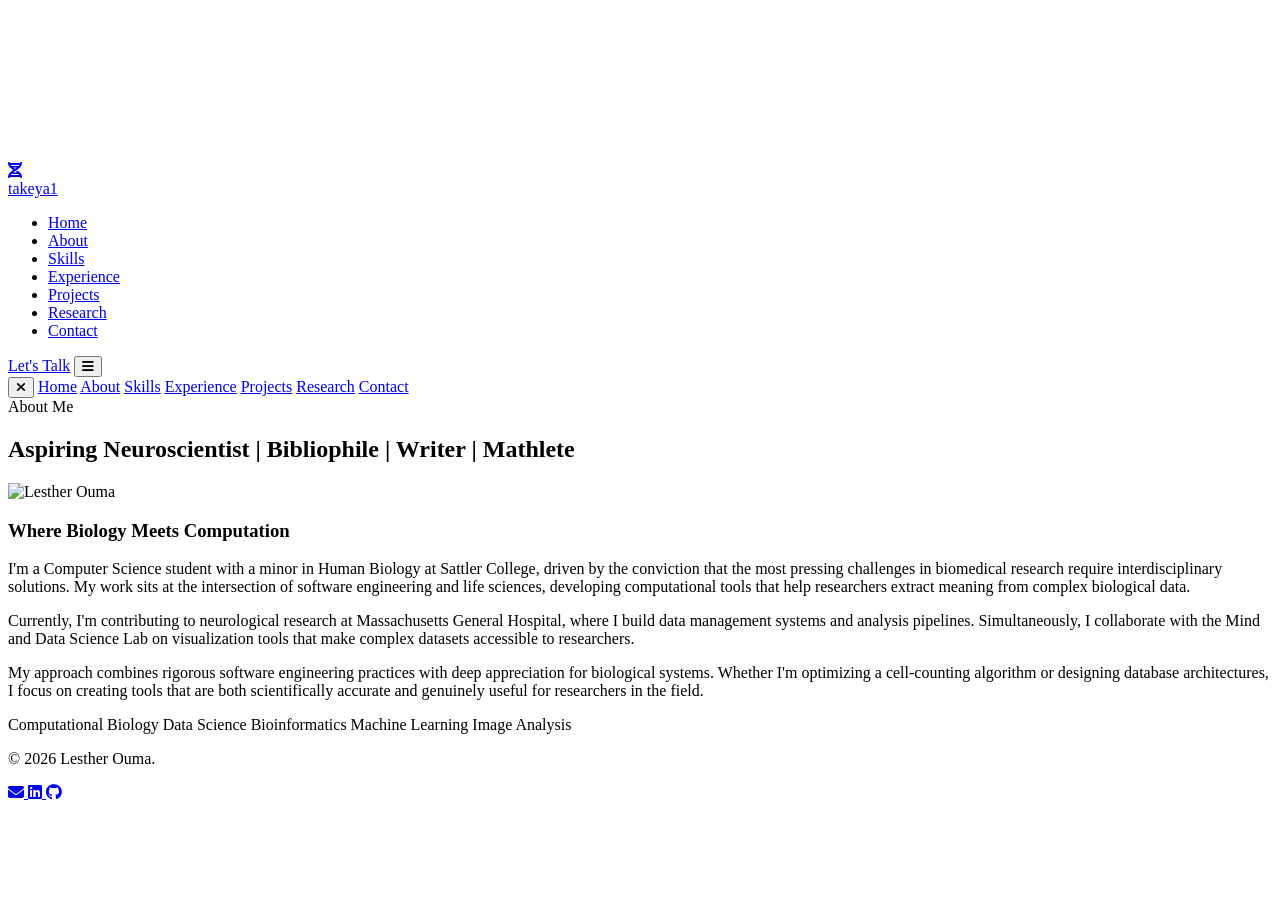
==== about.html @ 547a807b "Update title and section header in about.html" ====
<!DOCTYPE html>
<html lang="en">
<head>
    <meta charset="UTF-8">
    <meta name="viewport" content="width=device-width, initial-scale=1.0">
    <title>About | Marvel Ouma</title>
    <link href="https://cdnjs.cloudflare.com/ajax/libs/font-awesome/6.4.0/css/all.min.css" rel="stylesheet">
    <link href="https://fonts.googleapis.com/css2?family=JetBrains+Mono:wght@400;500;600;700&family=Inter:wght@300;400;500;600;700;800&display=swap" rel="stylesheet">
    <link href="styles.css" rel="stylesheet">
</head>
<body>
    <!-- Background Elements -->
    <div class="bg-grid"></div>
    <canvas id="dna-canvas"></canvas>
    <div class="particles">
        <div class="particle" style="left: 10%; animation-delay: 0s;"></div>
        <div class="particle" style="left: 20%; animation-delay: -3s;"></div>
        <div class="particle" style="left: 30%; animation-delay: -6s;"></div>
        <div class="particle" style="left: 40%; animation-delay: -9s;"></div>
        <div class="particle" style="left: 50%; animation-delay: -12s;"></div>
        <div class="particle" style="left: 60%; animation-delay: -15s;"></div>
        <div class="particle" style="left: 70%; animation-delay: -2s;"></div>
        <div class="particle" style="left: 80%; animation-delay: -7s;"></div>
        <div class="particle" style="left: 90%; animation-delay: -11s;"></div>
    </div>

    <!-- Navigation -->
    <nav id="navbar">
        <div class="nav-container">
            <a href="index.html" class="logo">
                <div class="logo-icon"><i class="fas fa-dna"></i></div>
                <span>takeya1</span>
            </a>
            <ul class="nav-links">
                <li><a href="index.html">Home</a></li>
                <li><a href="about.html" class="active">About</a></li>
                <li><a href="skills.html">Skills</a></li>
                <li><a href="experience.html">Experience</a></li>
                <li><a href="projects.html">Projects</a></li>
                <li><a href="research.html">Research</a></li>
                <li><a href="contact.html">Contact</a></li>
            </ul>
            <a href="contact.html" class="nav-cta">Let's Talk</a>
            <button class="mobile-menu-btn" id="mobile-menu-btn">
                <i class="fas fa-bars"></i>
            </button>
        </div>
    </nav>

    <!-- Mobile Menu -->
    <div class="mobile-menu" id="mobile-menu">
        <button class="mobile-menu-close" id="mobile-menu-close">
            <i class="fas fa-times"></i>
        </button>
        <a href="index.html">Home</a>
        <a href="about.html">About</a>
        <a href="skills.html">Skills</a>
        <a href="experience.html">Experience</a>
        <a href="projects.html">Projects</a>
        <a href="research.html">Research</a>
        <a href="contact.html">Contact</a>
    </div>

    <!-- About Section -->
    <section class="page-header section">
        <div class="section-container">
            <div class="section-header">
                <div class="section-label">About Me</div>
                <h2 class="section-title">Aspiring Neuroscientist | Bibliophile | Writer | Mathlete</h2>
            </div>
            <div class="about-grid">
                <div class="about-image-container fade-in">
                    <div class="about-image-decoration"></div>
                    <img src="profile.jpg" alt="Lesther Ouma" class="about-image">
                </div>
                <div class="about-content fade-in">
                    <h3>Where Biology Meets Computation</h3>
                    <p>
                        I'm a Computer Science student with a minor in Human Biology at Sattler College,
                        driven by the conviction that the most pressing challenges in biomedical research
                        require interdisciplinary solutions. My work sits at the intersection of software
                        engineering and life sciences, developing computational tools that help researchers
                        extract meaning from complex biological data.
                    </p>
                    <p>
                        Currently, I'm contributing to neurological research at Massachusetts General Hospital,
                        where I build data management systems and analysis pipelines. Simultaneously, I collaborate
                        with the Mind and Data Science Lab on visualization tools that make complex datasets
                        accessible to researchers.
                    </p>
                    <p>
                        My approach combines rigorous software engineering practices with deep appreciation
                        for biological systems. Whether I'm optimizing a cell-counting algorithm or designing
                        database architectures, I focus on creating tools that are both scientifically
                        accurate and genuinely useful for researchers in the field.
                    </p>
                    <div class="about-tags">
                        <span class="about-tag">Computational Biology</span>
                        <span class="about-tag">Data Science</span>
                        <span class="about-tag">Bioinformatics</span>
                        <span class="about-tag">Machine Learning</span>
                        <span class="about-tag">Image Analysis</span>
                    </div>
                </div>
            </div>
        </div>
    </section>

    <!-- Footer -->
    <footer>
        <div class="footer-content">
            <p class="footer-text">&copy; 2026 Lesther Ouma.</p>
            <div class="footer-social">
                <a href="mailto:lestherouma@gmail.com" title="Email">
                    <i class="fas fa-envelope"></i>
                </a>
                <a href="https://linkedin.com/in/lesther-ouma-102a312b6" target="_blank" title="LinkedIn">
                    <i class="fab fa-linkedin"></i>
                </a>
                <a href="https://github.com/Takeya1" target="_blank" title="GitHub">
                    <i class="fab fa-github"></i>
                </a>
            </div>
        </div>
    </footer>

    <script src="main.js"></script>
</body>
</html>
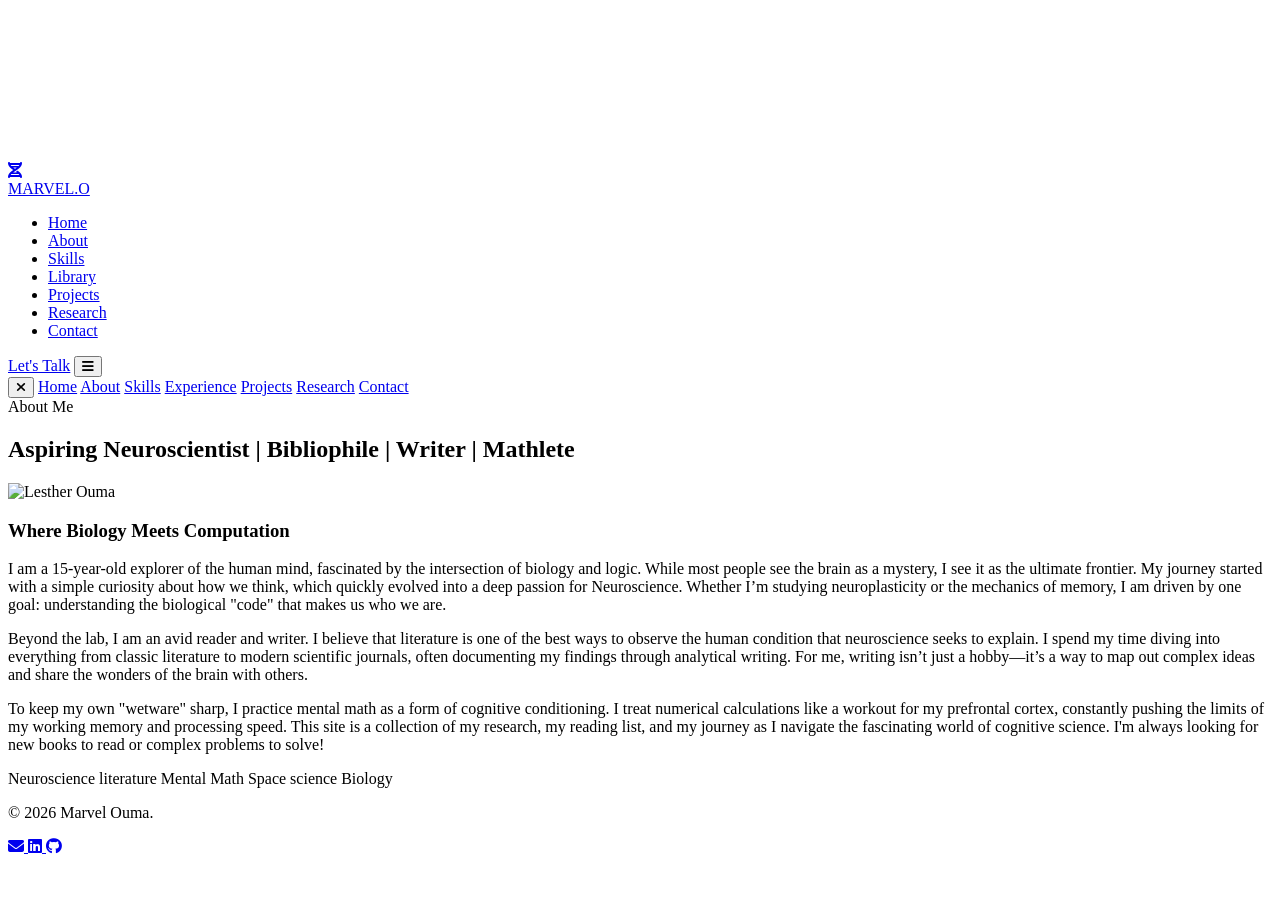
==== commit 256a86dc: "Revise about.html with new personal details Updated personal information and links in the about page" ====
--- a/about.html
+++ b/about.html
@@ -29,13 +29,13 @@
         <div class="nav-container">
             <a href="index.html" class="logo">
                 <div class="logo-icon"><i class="fas fa-dna"></i></div>
-                <span>takeya1</span>
+                <span>MARVEL.O</span>
             </a>
             <ul class="nav-links">
                 <li><a href="index.html">Home</a></li>
                 <li><a href="about.html" class="active">About</a></li>
                 <li><a href="skills.html">Skills</a></li>
-                <li><a href="experience.html">Experience</a></li>
+                <li><a href="experience.html">Library</a></li>
                 <li><a href="projects.html">Projects</a></li>
                 <li><a href="research.html">Research</a></li>
                 <li><a href="contact.html">Contact</a></li>
@@ -76,30 +76,34 @@
                 <div class="about-content fade-in">
                     <h3>Where Biology Meets Computation</h3>
                     <p>
-                        I'm a Computer Science student with a minor in Human Biology at Sattler College,
-                        driven by the conviction that the most pressing challenges in biomedical research
-                        require interdisciplinary solutions. My work sits at the intersection of software
-                        engineering and life sciences, developing computational tools that help researchers
-                        extract meaning from complex biological data.
+                        I am a 15-year-old explorer of the human mind, fascinated by the intersection of biology and logic.
+                        While most people see the brain as a mystery, I see it as the ultimate frontier. 
+                        My journey started with a simple curiosity about how we think, which quickly evolved into a
+                        deep passion for Neuroscience. Whether I’m studying neuroplasticity or the mechanics of memory,
+                        I am driven by one goal: understanding the biological "code" that makes us who we are.
+                        
+            
                     </p>
                     <p>
-                        Currently, I'm contributing to neurological research at Massachusetts General Hospital,
-                        where I build data management systems and analysis pipelines. Simultaneously, I collaborate
-                        with the Mind and Data Science Lab on visualization tools that make complex datasets
-                        accessible to researchers.
+                       Beyond the lab, I am an avid reader and writer. I believe that literature is one of the best ways to
+                        observe the human condition that neuroscience seeks to explain. I spend my time diving into everything
+                        from classic literature to modern scientific journals, often documenting my findings through analytical
+                        writing. For me, writing isn’t just a hobby—it’s a way to map out complex ideas and share the wonders
+                        of the brain with others.
                     </p>
                     <p>
-                        My approach combines rigorous software engineering practices with deep appreciation
-                        for biological systems. Whether I'm optimizing a cell-counting algorithm or designing
-                        database architectures, I focus on creating tools that are both scientifically
-                        accurate and genuinely useful for researchers in the field.
+                       To keep my own "wetware" sharp, I practice mental math as a form of cognitive conditioning. 
+                        I treat numerical calculations like a workout for my prefrontal cortex, constantly pushing 
+                        the limits of my working memory and processing speed. This site is a collection of my research,
+                        my reading list, and my journey as I navigate the fascinating world of cognitive science.
+                        I'm always looking for new books to read or complex problems to solve!
                     </p>
                     <div class="about-tags">
-                        <span class="about-tag">Computational Biology</span>
-                        <span class="about-tag">Data Science</span>
-                        <span class="about-tag">Bioinformatics</span>
-                        <span class="about-tag">Machine Learning</span>
-                        <span class="about-tag">Image Analysis</span>
+                        <span class="about-tag">Neuroscience</span>
+                        <span class="about-tag">literature</span>
+                        <span class="about-tag">Mental Math</span>
+                        <span class="about-tag">Space science</span>
+                        <span class="about-tag">Biology</span>
                     </div>
                 </div>
             </div>
@@ -109,15 +113,15 @@
     <!-- Footer -->
     <footer>
         <div class="footer-content">
-            <p class="footer-text">&copy; 2026 Lesther Ouma.</p>
+            <p class="footer-text">&copy; 2026 Marvel Ouma.</p>
             <div class="footer-social">
-                <a href="mailto:lestherouma@gmail.com" title="Email">
+                <a href="mailto:marvelprouma@icloud.com" title="Email">
                     <i class="fas fa-envelope"></i>
                 </a>
-                <a href="https://linkedin.com/in/lesther-ouma-102a312b6" target="_blank" title="LinkedIn">
+                <a href="www.linkedin.com/in/marvel-ouma-825b25291" target="_blank" title="LinkedIn">
                     <i class="fab fa-linkedin"></i>
                 </a>
-                <a href="https://github.com/Takeya1" target="_blank" title="GitHub">
+                <a href="https://github.com/MarvelPrOuma-byte" target="_blank" title="GitHub">
                     <i class="fab fa-github"></i>
                 </a>
             </div>
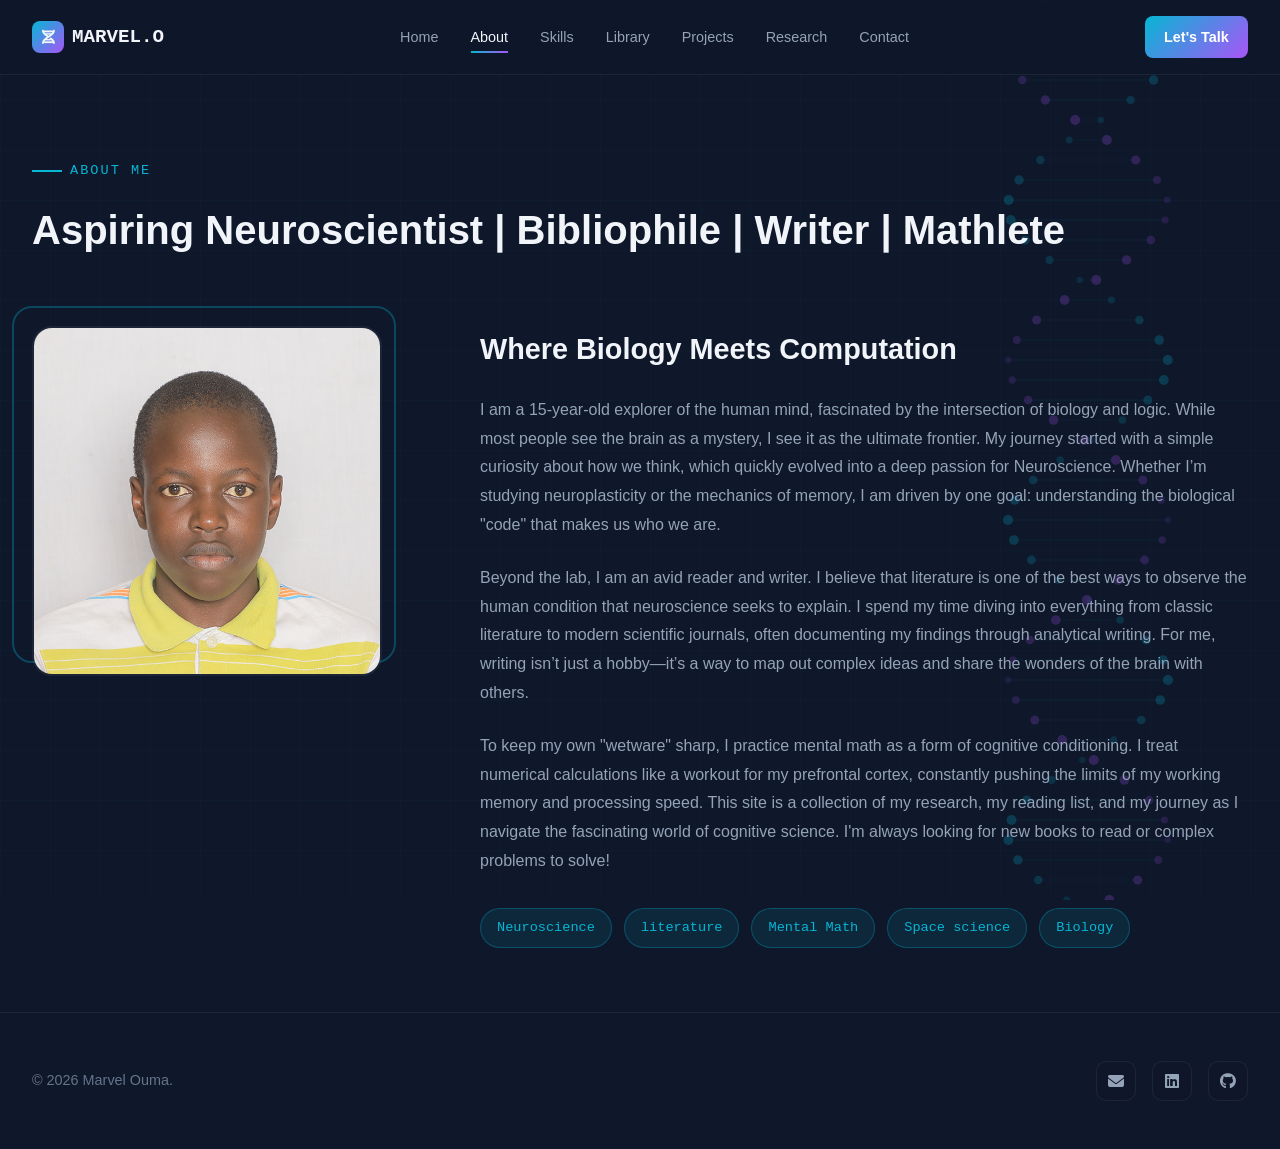
==== commit bcc473d9: "Update about.html" ====
--- a/about.html
+++ b/about.html
@@ -55,7 +55,7 @@
         <a href="index.html">Home</a>
         <a href="about.html">About</a>
         <a href="skills.html">Skills</a>
-        <a href="experience.html">Experience</a>
+        <a href="experience.html">Library</a>
         <a href="projects.html">Projects</a>
         <a href="research.html">Research</a>
         <a href="contact.html">Contact</a>
@@ -118,7 +118,7 @@
                 <a href="mailto:marvelprouma@icloud.com" title="Email">
                     <i class="fas fa-envelope"></i>
                 </a>
-                <a href="www.linkedin.com/in/marvel-ouma-825b25291" target="_blank" title="LinkedIn">
+                <a href="https://linkedin.com/in/marvel-ouma-825b25291" target="_blank" title="LinkedIn">
                     <i class="fab fa-linkedin"></i>
                 </a>
                 <a href="https://github.com/MarvelPrOuma-byte" target="_blank" title="GitHub">
--- a/styles.css
+++ b/styles.css
@@ -0,0 +1,1452 @@
+* {
+    margin: 0;
+    padding: 0;
+    box-sizing: border-box;
+}
+
+:root {
+    /* Computational Biology Palette - Deep ocean meets neural network */
+    --primary: #0f172a;
+    --primary-light: #1e293b;
+    --accent-bio: #06b6d4;
+    --accent-code: #a855f7;
+    --accent-data: #22c55e;
+    --accent-warm: #f97316;
+    --text-primary: #f1f5f9;
+    --text-secondary: #94a3b8;
+    --text-muted: #64748b;
+    --glass-bg: rgba(15, 23, 42, 0.8);
+    --glass-border: rgba(148, 163, 184, 0.1);
+    --glow-bio: 0 0 40px rgba(6, 182, 212, 0.3);
+    --glow-code: 0 0 40px rgba(168, 85, 247, 0.3);
+}
+
+html {
+    scroll-behavior: smooth;
+}
+
+body {
+    font-family: 'Inter', -apple-system, BlinkMacSystemFont, sans-serif;
+    background: var(--primary);
+    color: var(--text-primary);
+    line-height: 1.6;
+    overflow-x: hidden;
+}
+
+/* Animated Background */
+.bg-grid {
+    position: fixed;
+    inset: 0;
+    background-image:
+        linear-gradient(rgba(6, 182, 212, 0.03) 1px, transparent 1px),
+        linear-gradient(90deg, rgba(6, 182, 212, 0.03) 1px, transparent 1px);
+    background-size: 50px 50px;
+    pointer-events: none;
+    z-index: 0;
+}
+
+/* DNA Helix Animation Canvas */
+#dna-canvas {
+    position: fixed;
+    top: 0;
+    left: 0;
+    width: 100%;
+    height: 100%;
+    pointer-events: none;
+    z-index: 1;
+    opacity: 0.4;
+}
+
+/* Floating Particles */
+.particles {
+    position: fixed;
+    inset: 0;
+    overflow: hidden;
+    pointer-events: none;
+    z-index: 1;
+}
+
+.particle {
+    position: absolute;
+    width: 4px;
+    height: 4px;
+    background: var(--accent-bio);
+    border-radius: 50%;
+    opacity: 0.3;
+    animation: float 20s infinite ease-in-out;
+}
+
+.particle:nth-child(2n) { background: var(--accent-code); animation-delay: -5s; }
+.particle:nth-child(3n) { background: var(--accent-data); animation-delay: -10s; }
+.particle:nth-child(4n) { background: var(--accent-warm); animation-delay: -15s; }
+
+@keyframes float {
+    0%, 100% { transform: translateY(100vh) translateX(0) rotate(0deg); opacity: 0; }
+    10% { opacity: 0.5; }
+    90% { opacity: 0.5; }
+    100% { transform: translateY(-100vh) translateX(100px) rotate(720deg); opacity: 0; }
+}
+
+/* Navigation */
+nav {
+    position: fixed;
+    top: 0;
+    width: 100%;
+    z-index: 1000;
+    padding: 1rem 0;
+    background: rgba(15, 23, 42, 0.9);
+    backdrop-filter: blur(20px);
+    border-bottom: 1px solid var(--glass-border);
+    transition: all 0.3s ease;
+}
+
+nav.scrolled {
+    padding: 0.5rem 0;
+    background: rgba(15, 23, 42, 0.95);
+}
+
+.nav-container {
+    max-width: 1400px;
+    margin: 0 auto;
+    display: flex;
+    justify-content: space-between;
+    align-items: center;
+    padding: 0 2rem;
+}
+
+.logo {
+    font-family: 'JetBrains Mono', monospace;
+    font-size: 1.2rem;
+    font-weight: 600;
+    color: var(--text-primary);
+    display: flex;
+    align-items: center;
+    gap: 0.5rem;
+    text-decoration: none;
+}
+
+.logo-icon {
+    width: 32px;
+    height: 32px;
+    background: linear-gradient(135deg, var(--accent-bio), var(--accent-code));
+    border-radius: 8px;
+    display: flex;
+    align-items: center;
+    justify-content: center;
+    font-size: 0.9rem;
+}
+
+.nav-links {
+    display: flex;
+    list-style: none;
+    gap: 2rem;
+}
+
+.nav-links a {
+    text-decoration: none;
+    color: var(--text-secondary);
+    font-size: 0.9rem;
+    font-weight: 500;
+    transition: all 0.3s ease;
+    position: relative;
+    padding: 0.5rem 0;
+}
+
+.nav-links a::after {
+    content: '';
+    position: absolute;
+    bottom: 0;
+    left: 0;
+    width: 0;
+    height: 2px;
+    background: linear-gradient(90deg, var(--accent-bio), var(--accent-code));
+    transition: width 0.3s ease;
+}
+
+.nav-links a:hover,
+.nav-links a.active {
+    color: var(--text-primary);
+}
+
+.nav-links a:hover::after,
+.nav-links a.active::after {
+    width: 100%;
+}
+
+.nav-cta {
+    padding: 0.6rem 1.2rem;
+    background: linear-gradient(135deg, var(--accent-bio), var(--accent-code));
+    border: none;
+    border-radius: 8px;
+    color: white;
+    font-weight: 600;
+    font-size: 0.9rem;
+    cursor: pointer;
+    transition: all 0.3s ease;
+    text-decoration: none;
+}
+
+.nav-cta:hover {
+    transform: translateY(-2px);
+    box-shadow: var(--glow-bio);
+}
+
+/* Hero Section */
+.hero {
+    min-height: 100vh;
+    display: flex;
+    align-items: center;
+    position: relative;
+    padding: 8rem 2rem 4rem;
+}
+
+.hero-container {
+    max-width: 1400px;
+    margin: 0 auto;
+    display: grid;
+    grid-template-columns: 1fr 1fr;
+    gap: 4rem;
+    align-items: center;
+    position: relative;
+    z-index: 10;
+}
+
+.hero-content {
+    max-width: 600px;
+}
+
+.hero-badge {
+    display: inline-flex;
+    align-items: center;
+    gap: 0.5rem;
+    padding: 0.5rem 1rem;
+    background: rgba(6, 182, 212, 0.1);
+    border: 1px solid rgba(6, 182, 212, 0.3);
+    border-radius: 50px;
+    font-size: 0.85rem;
+    color: var(--accent-bio);
+    margin-bottom: 1.5rem;
+    font-family: 'JetBrains Mono', monospace;
+}
+
+.hero-badge .pulse {
+    width: 8px;
+    height: 8px;
+    background: var(--accent-data);
+    border-radius: 50%;
+    animation: pulse 2s infinite;
+}
+
+@keyframes pulse {
+    0%, 100% { opacity: 1; transform: scale(1); }
+    50% { opacity: 0.5; transform: scale(1.2); }
+}
+
+.hero h1 {
+    font-size: 3.5rem;
+    font-weight: 800;
+    line-height: 1.1;
+    margin-bottom: 1.5rem;
+    background: linear-gradient(135deg, var(--text-primary) 0%, var(--accent-bio) 50%, var(--accent-code) 100%);
+    -webkit-background-clip: text;
+    -webkit-text-fill-color: transparent;
+    background-clip: text;
+}
+
+.hero-subtitle {
+    font-size: 1.5rem;
+    color: var(--text-secondary);
+    margin-bottom: 1.5rem;
+    font-weight: 500;
+}
+
+.hero-description {
+    font-size: 1.1rem;
+    color: var(--text-muted);
+    margin-bottom: 2rem;
+    line-height: 1.8;
+}
+
+.hero-stats {
+    display: flex;
+    gap: 3rem;
+    margin-bottom: 2rem;
+    padding: 1.5rem 0;
+    border-top: 1px solid var(--glass-border);
+    border-bottom: 1px solid var(--glass-border);
+}
+
+.stat {
+    text-align: left;
+}
+
+.stat-value {
+    font-size: 2rem;
+    font-weight: 700;
+    font-family: 'JetBrains Mono', monospace;
+    background: linear-gradient(135deg, var(--accent-bio), var(--accent-code));
+    -webkit-background-clip: text;
+    -webkit-text-fill-color: transparent;
+    background-clip: text;
+}
+
+.stat-label {
+    font-size: 0.85rem;
+    color: var(--text-muted);
+    text-transform: uppercase;
+    letter-spacing: 0.5px;
+}
+
+.hero-buttons {
+    display: flex;
+    gap: 1rem;
+    flex-wrap: wrap;
+}
+
+.btn {
+    padding: 0.9rem 1.8rem;
+    border-radius: 10px;
+    font-weight: 600;
+    font-size: 0.95rem;
+    text-decoration: none;
+    display: inline-flex;
+    align-items: center;
+    gap: 0.5rem;
+    transition: all 0.3s ease;
+    cursor: pointer;
+    border: none;
+}
+
+.btn-primary {
+    background: linear-gradient(135deg, var(--accent-bio), var(--accent-code));
+    color: white;
+}
+
+.btn-primary:hover {
+    transform: translateY(-3px);
+    box-shadow: var(--glow-bio);
+}
+
+.btn-secondary {
+    background: transparent;
+    border: 1px solid var(--glass-border);
+    color: var(--text-primary);
+}
+
+.btn-secondary:hover {
+    background: rgba(255, 255, 255, 0.05);
+    border-color: var(--accent-bio);
+}
+
+/* Hero Visual - Code + Biology Fusion */
+.hero-visual {
+    position: relative;
+    height: 500px;
+}
+
+.code-window {
+    position: absolute;
+    top: 0;
+    right: 0;
+    width: 100%;
+    max-width: 480px;
+    background: var(--glass-bg);
+    border: 1px solid var(--glass-border);
+    border-radius: 16px;
+    overflow: hidden;
+    box-shadow: var(--glow-code);
+    backdrop-filter: blur(10px);
+}
+
+.code-header {
+    display: flex;
+    align-items: center;
+    gap: 0.5rem;
+    padding: 1rem;
+    background: rgba(0, 0, 0, 0.3);
+    border-bottom: 1px solid var(--glass-border);
+}
+
+.code-dot {
+    width: 12px;
+    height: 12px;
+    border-radius: 50%;
+}
+
+.code-dot.red { background: #ef4444; }
+.code-dot.yellow { background: #eab308; }
+.code-dot.green { background: #22c55e; }
+
+.code-title {
+    margin-left: 1rem;
+    font-family: 'JetBrains Mono', monospace;
+    font-size: 0.8rem;
+    color: var(--text-muted);
+}
+
+.code-content {
+    padding: 1.5rem;
+    font-family: 'JetBrains Mono', monospace;
+    font-size: 0.85rem;
+    line-height: 1.8;
+    overflow-x: auto;
+}
+
+.code-line {
+    display: flex;
+    gap: 1rem;
+}
+
+.line-number {
+    color: var(--text-muted);
+    user-select: none;
+    min-width: 24px;
+    text-align: right;
+}
+
+.code-keyword { color: #c792ea; }
+.code-function { color: #82aaff; }
+.code-string { color: #c3e88d; }
+.code-comment { color: #546e7a; }
+.code-variable { color: #f78c6c; }
+.code-type { color: #ffcb6b; }
+
+/* DNA Visualization Card */
+.dna-card {
+    position: absolute;
+    bottom: 20px;
+    left: 0;
+    width: 280px;
+    background: var(--glass-bg);
+    border: 1px solid var(--glass-border);
+    border-radius: 16px;
+    padding: 1.5rem;
+    backdrop-filter: blur(10px);
+    box-shadow: var(--glow-bio);
+}
+
+.dna-card-header {
+    display: flex;
+    align-items: center;
+    gap: 0.75rem;
+    margin-bottom: 1rem;
+}
+
+.dna-card-icon {
+    width: 40px;
+    height: 40px;
+    background: linear-gradient(135deg, var(--accent-bio), var(--accent-data));
+    border-radius: 10px;
+    display: flex;
+    align-items: center;
+    justify-content: center;
+    font-size: 1.2rem;
+}
+
+.dna-card-title {
+    font-size: 0.9rem;
+    font-weight: 600;
+}
+
+.dna-card-subtitle {
+    font-size: 0.75rem;
+    color: var(--text-muted);
+}
+
+.dna-sequence {
+    font-family: 'JetBrains Mono', monospace;
+    font-size: 0.75rem;
+    display: flex;
+    flex-wrap: wrap;
+    gap: 0.25rem;
+    margin-bottom: 1rem;
+}
+
+.base {
+    padding: 0.2rem 0.4rem;
+    border-radius: 4px;
+    font-weight: 600;
+}
+
+.base-a { background: rgba(239, 68, 68, 0.2); color: #ef4444; }
+.base-t { background: rgba(34, 197, 94, 0.2); color: #22c55e; }
+.base-g { background: rgba(234, 179, 8, 0.2); color: #eab308; }
+.base-c { background: rgba(6, 182, 212, 0.2); color: #06b6d4; }
+
+.dna-bar {
+    height: 4px;
+    background: var(--glass-border);
+    border-radius: 2px;
+    overflow: hidden;
+}
+
+.dna-bar-fill {
+    height: 100%;
+    width: 78%;
+    background: linear-gradient(90deg, var(--accent-bio), var(--accent-data));
+    border-radius: 2px;
+    animation: progressPulse 2s infinite;
+}
+
+@keyframes progressPulse {
+    0%, 100% { opacity: 1; }
+    50% { opacity: 0.7; }
+}
+
+/* Sections */
+.section {
+    padding: 6rem 2rem;
+    position: relative;
+    z-index: 10;
+}
+
+/* Page Header for non-home pages */
+.page-header {
+    padding: 10rem 2rem 4rem;
+    position: relative;
+    z-index: 10;
+}
+
+.section-container {
+    max-width: 1400px;
+    margin: 0 auto;
+}
+
+.section-header {
+    margin-bottom: 4rem;
+}
+
+.section-label {
+    font-family: 'JetBrains Mono', monospace;
+    font-size: 0.85rem;
+    color: var(--accent-bio);
+    text-transform: uppercase;
+    letter-spacing: 2px;
+    margin-bottom: 1rem;
+    display: flex;
+    align-items: center;
+    gap: 0.5rem;
+}
+
+.section-label::before {
+    content: '';
+    width: 30px;
+    height: 2px;
+    background: var(--accent-bio);
+}
+
+.section-title {
+    font-size: 2.5rem;
+    font-weight: 700;
+    margin-bottom: 1rem;
+}
+
+.section-subtitle {
+    font-size: 1.1rem;
+    color: var(--text-muted);
+    max-width: 600px;
+}
+
+/* About Section */
+.about-grid {
+    display: grid;
+    grid-template-columns: 1fr 2fr;
+    gap: 4rem;
+    align-items: start;
+}
+
+.about-image-container {
+    position: relative;
+}
+
+.about-image {
+    width: 100%;
+    max-width: 350px;
+    border-radius: 20px;
+    border: 2px solid var(--glass-border);
+    position: relative;
+    z-index: 2;
+}
+
+.about-image-decoration {
+    position: absolute;
+    top: -20px;
+    left: -20px;
+    right: 20px;
+    bottom: 20px;
+    border: 2px solid var(--accent-bio);
+    border-radius: 20px;
+    z-index: 1;
+    opacity: 0.3;
+}
+
+.about-content h3 {
+    font-size: 1.8rem;
+    margin-bottom: 1.5rem;
+    color: var(--text-primary);
+}
+
+.about-content p {
+    color: var(--text-secondary);
+    margin-bottom: 1.5rem;
+    line-height: 1.8;
+}
+
+.about-tags {
+    display: flex;
+    flex-wrap: wrap;
+    gap: 0.75rem;
+    margin-top: 2rem;
+}
+
+.about-tag {
+    padding: 0.5rem 1rem;
+    background: rgba(6, 182, 212, 0.1);
+    border: 1px solid rgba(6, 182, 212, 0.3);
+    border-radius: 50px;
+    font-size: 0.85rem;
+    color: var(--accent-bio);
+    font-family: 'JetBrains Mono', monospace;
+}
+
+/* Skills Section */
+.skills-grid {
+    display: grid;
+    grid-template-columns: repeat(4, 1fr);
+    gap: 1.5rem;
+}
+
+.skill-card {
+    background: var(--glass-bg);
+    border: 1px solid var(--glass-border);
+    border-radius: 16px;
+    padding: 2rem;
+    transition: all 0.3s ease;
+    position: relative;
+    overflow: hidden;
+}
+
+.skill-card::before {
+    content: '';
+    position: absolute;
+    top: 0;
+    left: 0;
+    right: 0;
+    height: 3px;
+    background: linear-gradient(90deg, var(--accent-bio), var(--accent-code));
+    opacity: 0;
+    transition: opacity 0.3s ease;
+}
+
+.skill-card:hover {
+    transform: translateY(-5px);
+    border-color: var(--accent-bio);
+}
+
+.skill-card:hover::before {
+    opacity: 1;
+}
+
+.skill-icon {
+    width: 50px;
+    height: 50px;
+    background: linear-gradient(135deg, rgba(6, 182, 212, 0.2), rgba(168, 85, 247, 0.2));
+    border-radius: 12px;
+    display: flex;
+    align-items: center;
+    justify-content: center;
+    font-size: 1.5rem;
+    margin-bottom: 1.5rem;
+    color: var(--accent-bio);
+}
+
+.skill-card:nth-child(2) .skill-icon { color: var(--accent-code); }
+.skill-card:nth-child(3) .skill-icon { color: var(--accent-data); }
+.skill-card:nth-child(4) .skill-icon { color: var(--accent-warm); }
+
+.skill-card h3 {
+    font-size: 1.1rem;
+    margin-bottom: 1rem;
+}
+
+.skill-list {
+    list-style: none;
+}
+
+.skill-list li {
+    padding: 0.4rem 0;
+    color: var(--text-secondary);
+    font-size: 0.9rem;
+    display: flex;
+    align-items: center;
+    gap: 0.5rem;
+}
+
+.skill-list li::before {
+    content: '>';
+    color: var(--accent-bio);
+    font-family: 'JetBrains Mono', monospace;
+    font-size: 0.8rem;
+}
+
+/* Experience Section */
+.experience-grid {
+    display: grid;
+    gap: 2rem;
+}
+
+.exp-card {
+    display: grid;
+    grid-template-columns: 200px 1fr;
+    gap: 3rem;
+    padding: 2rem;
+    background: var(--glass-bg);
+    border: 1px solid var(--glass-border);
+    border-radius: 16px;
+    transition: all 0.3s ease;
+    position: relative;
+}
+
+.exp-card::before {
+    content: '';
+    position: absolute;
+    left: 0;
+    top: 0;
+    bottom: 0;
+    width: 3px;
+    background: linear-gradient(180deg, var(--accent-bio), var(--accent-code));
+    border-radius: 3px 0 0 3px;
+    opacity: 0;
+    transition: opacity 0.3s ease;
+}
+
+.exp-card:hover {
+    border-color: var(--accent-bio);
+}
+
+.exp-card:hover::before {
+    opacity: 1;
+}
+
+.exp-date {
+    font-family: 'JetBrains Mono', monospace;
+    font-size: 0.85rem;
+    color: var(--accent-bio);
+}
+
+.exp-location {
+    font-size: 0.85rem;
+    color: var(--text-muted);
+    margin-top: 0.25rem;
+}
+
+.exp-content h3 {
+    font-size: 1.3rem;
+    margin-bottom: 0.5rem;
+}
+
+.exp-company {
+    color: var(--accent-code);
+    font-weight: 600;
+    margin-bottom: 1rem;
+}
+
+.exp-description {
+    color: var(--text-secondary);
+    line-height: 1.7;
+}
+
+.exp-description ul {
+    margin-top: 1rem;
+    padding-left: 1.5rem;
+}
+
+.exp-description li {
+    margin-bottom: 0.5rem;
+}
+
+.exp-tech {
+    display: flex;
+    flex-wrap: wrap;
+    gap: 0.5rem;
+    margin-top: 1rem;
+}
+
+.exp-tech span {
+    padding: 0.3rem 0.8rem;
+    background: rgba(168, 85, 247, 0.1);
+    border: 1px solid rgba(168, 85, 247, 0.3);
+    border-radius: 6px;
+    font-size: 0.75rem;
+    color: var(--accent-code);
+    font-family: 'JetBrains Mono', monospace;
+}
+
+/* Projects Section */
+.projects-grid {
+    display: grid;
+    grid-template-columns: repeat(2, 1fr);
+    gap: 2rem;
+}
+
+.project-card {
+    background: var(--glass-bg);
+    border: 1px solid var(--glass-border);
+    border-radius: 20px;
+    overflow: hidden;
+    transition: all 0.3s ease;
+}
+
+.project-card:hover {
+    transform: translateY(-10px);
+    border-color: var(--accent-bio);
+    box-shadow: var(--glow-bio);
+}
+
+.project-card.featured {
+    grid-column: span 2;
+    display: grid;
+    grid-template-columns: 1fr 1fr;
+}
+
+.project-image {
+    height: 200px;
+    background: linear-gradient(135deg, var(--primary-light), var(--primary));
+    display: flex;
+    align-items: center;
+    justify-content: center;
+    position: relative;
+    overflow: hidden;
+}
+
+.project-card.featured .project-image {
+    height: 100%;
+    min-height: 300px;
+}
+
+.project-image-icon {
+    font-size: 4rem;
+    color: var(--accent-bio);
+    opacity: 0.5;
+    z-index: 1;
+}
+
+.project-image::before {
+    content: '';
+    position: absolute;
+    inset: 0;
+    background:
+        radial-gradient(circle at 20% 50%, rgba(6, 182, 212, 0.2) 0%, transparent 50%),
+        radial-gradient(circle at 80% 50%, rgba(168, 85, 247, 0.2) 0%, transparent 50%);
+}
+
+.project-content {
+    padding: 2rem;
+}
+
+.project-tag {
+    display: inline-block;
+    padding: 0.3rem 0.8rem;
+    background: rgba(6, 182, 212, 0.1);
+    border: 1px solid rgba(6, 182, 212, 0.3);
+    border-radius: 50px;
+    font-size: 0.75rem;
+    color: var(--accent-bio);
+    font-family: 'JetBrains Mono', monospace;
+    margin-bottom: 1rem;
+}
+
+.project-title {
+    font-size: 1.4rem;
+    margin-bottom: 1rem;
+}
+
+.project-description {
+    color: var(--text-secondary);
+    margin-bottom: 1.5rem;
+    line-height: 1.7;
+}
+
+.project-tech-stack {
+    display: flex;
+    flex-wrap: wrap;
+    gap: 0.5rem;
+    margin-bottom: 1.5rem;
+}
+
+.project-tech-stack span {
+    padding: 0.25rem 0.6rem;
+    background: var(--primary-light);
+    border-radius: 4px;
+    font-size: 0.75rem;
+    color: var(--text-muted);
+    font-family: 'JetBrains Mono', monospace;
+}
+
+.project-links {
+    display: flex;
+    gap: 1rem;
+}
+
+.project-link {
+    display: flex;
+    align-items: center;
+    gap: 0.5rem;
+    color: var(--text-secondary);
+    text-decoration: none;
+    font-size: 0.9rem;
+    transition: all 0.3s ease;
+}
+
+.project-link:hover {
+    color: var(--accent-bio);
+}
+
+/* Publications Section */
+.publications-list {
+    display: grid;
+    gap: 1.5rem;
+}
+
+.pub-card {
+    display: grid;
+    grid-template-columns: 60px 1fr auto;
+    gap: 1.5rem;
+    padding: 1.5rem;
+    background: var(--glass-bg);
+    border: 1px solid var(--glass-border);
+    border-radius: 12px;
+    align-items: start;
+    transition: all 0.3s ease;
+}
+
+.pub-card:hover {
+    border-color: var(--accent-bio);
+}
+
+.pub-icon {
+    width: 60px;
+    height: 60px;
+    background: linear-gradient(135deg, rgba(6, 182, 212, 0.2), rgba(168, 85, 247, 0.2));
+    border-radius: 12px;
+    display: flex;
+    align-items: center;
+    justify-content: center;
+    font-size: 1.5rem;
+    color: var(--accent-bio);
+}
+
+.pub-content h4 {
+    font-size: 1.1rem;
+    margin-bottom: 0.5rem;
+}
+
+.pub-meta {
+    font-size: 0.85rem;
+    color: var(--text-muted);
+    margin-bottom: 0.5rem;
+}
+
+.pub-description {
+    color: var(--text-secondary);
+    font-size: 0.9rem;
+}
+
+.pub-status {
+    padding: 0.4rem 1rem;
+    border-radius: 50px;
+    font-size: 0.75rem;
+    font-weight: 600;
+    font-family: 'JetBrains Mono', monospace;
+}
+
+.pub-status.ongoing {
+    background: rgba(234, 179, 8, 0.1);
+    color: #eab308;
+    border: 1px solid rgba(234, 179, 8, 0.3);
+}
+
+.pub-status.completed {
+    background: rgba(34, 197, 94, 0.1);
+    color: #22c55e;
+    border: 1px solid rgba(34, 197, 94, 0.3);
+}
+
+/* Contact Section */
+.contact-grid {
+    display: grid;
+    grid-template-columns: 1fr 1.5fr;
+    gap: 4rem;
+}
+
+.contact-info h3 {
+    font-size: 1.8rem;
+    margin-bottom: 1rem;
+}
+
+.contact-info p {
+    color: var(--text-secondary);
+    margin-bottom: 2rem;
+    line-height: 1.8;
+}
+
+.contact-links {
+    display: flex;
+    flex-direction: column;
+    gap: 1rem;
+}
+
+.contact-link {
+    display: flex;
+    align-items: center;
+    gap: 1rem;
+    padding: 1rem;
+    background: var(--glass-bg);
+    border: 1px solid var(--glass-border);
+    border-radius: 12px;
+    color: var(--text-primary);
+    text-decoration: none;
+    transition: all 0.3s ease;
+}
+
+.contact-link:hover {
+    border-color: var(--accent-bio);
+    transform: translateX(10px);
+}
+
+.contact-link i {
+    width: 40px;
+    height: 40px;
+    background: linear-gradient(135deg, rgba(6, 182, 212, 0.2), rgba(168, 85, 247, 0.2));
+    border-radius: 10px;
+    display: flex;
+    align-items: center;
+    justify-content: center;
+    color: var(--accent-bio);
+}
+
+.contact-link span {
+    color: var(--text-secondary);
+    font-size: 0.9rem;
+}
+
+.contact-form {
+    background: var(--glass-bg);
+    border: 1px solid var(--glass-border);
+    border-radius: 20px;
+    padding: 2.5rem;
+}
+
+.form-row {
+    display: grid;
+    grid-template-columns: 1fr 1fr;
+    gap: 1rem;
+    margin-bottom: 1rem;
+}
+
+.form-group {
+    margin-bottom: 1.5rem;
+}
+
+.form-group label {
+    display: block;
+    margin-bottom: 0.5rem;
+    font-size: 0.9rem;
+    color: var(--text-secondary);
+}
+
+.form-group input,
+.form-group textarea {
+    width: 100%;
+    padding: 1rem;
+    background: var(--primary-light);
+    border: 1px solid var(--glass-border);
+    border-radius: 10px;
+    color: var(--text-primary);
+    font-size: 1rem;
+    font-family: inherit;
+    transition: all 0.3s ease;
+}
+
+.form-group input:focus,
+.form-group textarea:focus {
+    outline: none;
+    border-color: var(--accent-bio);
+}
+
+.form-group textarea {
+    height: 150px;
+    resize: vertical;
+}
+
+/* Footer */
+footer {
+    padding: 3rem 2rem;
+    border-top: 1px solid var(--glass-border);
+    text-align: center;
+    position: relative;
+    z-index: 10;
+}
+
+.footer-content {
+    max-width: 1400px;
+    margin: 0 auto;
+    display: flex;
+    justify-content: space-between;
+    align-items: center;
+}
+
+.footer-text {
+    color: var(--text-muted);
+    font-size: 0.9rem;
+}
+
+.footer-social {
+    display: flex;
+    gap: 1rem;
+}
+
+.footer-social a {
+    width: 40px;
+    height: 40px;
+    background: var(--glass-bg);
+    border: 1px solid var(--glass-border);
+    border-radius: 10px;
+    display: flex;
+    align-items: center;
+    justify-content: center;
+    color: var(--text-secondary);
+    text-decoration: none;
+    transition: all 0.3s ease;
+}
+
+.footer-social a:hover {
+    border-color: var(--accent-bio);
+    color: var(--accent-bio);
+}
+
+/* Mobile Menu */
+.mobile-menu-btn {
+    display: none;
+    background: none;
+    border: none;
+    color: var(--text-primary);
+    font-size: 1.5rem;
+    cursor: pointer;
+}
+
+/* Mobile Menu Overlay */
+.mobile-menu {
+    display: none;
+    position: fixed;
+    top: 0;
+    left: 0;
+    width: 100%;
+    height: 100%;
+    background: rgba(15, 23, 42, 0.98);
+    z-index: 999;
+    flex-direction: column;
+    justify-content: center;
+    align-items: center;
+    gap: 2rem;
+}
+
+.mobile-menu.active {
+    display: flex;
+}
+
+.mobile-menu a {
+    color: var(--text-primary);
+    text-decoration: none;
+    font-size: 1.5rem;
+    font-weight: 500;
+    transition: color 0.3s ease;
+}
+
+.mobile-menu a:hover {
+    color: var(--accent-bio);
+}
+
+.mobile-menu-close {
+    position: absolute;
+    top: 2rem;
+    right: 2rem;
+    background: none;
+    border: none;
+    color: var(--text-primary);
+    font-size: 2rem;
+    cursor: pointer;
+}
+
+/* Responsive */
+@media (max-width: 1200px) {
+    .skills-grid {
+        grid-template-columns: repeat(2, 1fr);
+    }
+}
+
+@media (max-width: 992px) {
+    .hero-container {
+        grid-template-columns: 1fr;
+        text-align: center;
+    }
+
+    .hero-content {
+        max-width: 100%;
+    }
+
+    .hero-stats {
+        justify-content: center;
+    }
+
+    .hero-buttons {
+        justify-content: center;
+    }
+
+    .hero-visual {
+        display: none;
+    }
+
+    .about-grid {
+        grid-template-columns: 1fr;
+        text-align: center;
+    }
+
+    .about-image-container {
+        display: flex;
+        justify-content: center;
+    }
+
+    .projects-grid {
+        grid-template-columns: 1fr;
+    }
+
+    .project-card.featured {
+        grid-column: span 1;
+        grid-template-columns: 1fr;
+    }
+
+    .contact-grid {
+        grid-template-columns: 1fr;
+    }
+
+    .exp-card {
+        grid-template-columns: 1fr;
+        gap: 1rem;
+    }
+}
+
+@media (max-width: 768px) {
+    .nav-links {
+        display: none;
+    }
+
+    .nav-cta {
+        display: none;
+    }
+
+    .mobile-menu-btn {
+        display: block;
+    }
+
+    .hero h1 {
+        font-size: 2.5rem;
+    }
+
+    .hero-subtitle {
+        font-size: 1.2rem;
+    }
+
+    .hero-stats {
+        flex-direction: column;
+        gap: 1.5rem;
+    }
+
+    .stat {
+        text-align: center;
+    }
+
+    .skills-grid {
+        grid-template-columns: 1fr;
+    }
+
+    .section-title {
+        font-size: 2rem;
+    }
+
+    .form-row {
+        grid-template-columns: 1fr;
+    }
+
+    .footer-content {
+        flex-direction: column;
+        gap: 1.5rem;
+    }
+
+    .pub-card {
+        grid-template-columns: 1fr;
+    }
+
+    .pub-icon {
+        display: none;
+    }
+
+    .pub-status {
+        justify-self: start;
+    }
+}
+
+/* Scroll animations */
+.fade-in {
+    opacity: 0;
+    transform: translateY(30px);
+    transition: all 0.6s ease;
+}
+
+.fade-in.visible {
+    opacity: 1;
+    transform: translateY(0);
+}
+
+/* Typing animation */
+.typing-cursor {
+    animation: blink 1s infinite;
+}
+
+@keyframes blink {
+    0%, 50% { opacity: 1; }
+    51%, 100% { opacity: 0; }
+/* Neuron Animation - Firing Neuron */
+.neuron-animation-container {
+    position: absolute;
+    top: 50%;
+    right: -80px;
+    transform: translateY(-50%);
+    z-index: 5;
+    opacity: 0.8;
+}
+
+.neuron-svg {
+    filter: drop-shadow(0 0 20px rgba(6, 182, 212, 0.4));
+}
+
+.soma {
+    fill: var(--accent-bio);
+    stroke: var(--accent-bio);
+    stroke-width: 2;
+    animation: neuronPulse 2.5s ease-in-out infinite;
+}
+
+.axon {
+    fill: none;
+    stroke: var(--accent-bio);
+    stroke-width: 2.5;
+    animation: axonFire 2.5s ease-in-out infinite;
+}
+
+.axon-terminal {
+    fill: var(--accent-bio);
+    animation: terminalFire 2.5s ease-in-out infinite;
+}
+
+.dendrite {
+    fill: none;
+    stroke: var(--accent-bio);
+    stroke-width: 2;
+    animation: dendriteFire 2.5s ease-in-out infinite;
+}
+
+.dendrite-1 { animation-delay: 0.1s; }
+.dendrite-2 { animation-delay: 0s; }
+.dendrite-3 { animation-delay: 0.1s; }
+
+.firing-pulse {
+    fill: none;
+    stroke: var(--accent-bio);
+    stroke-width: 1.5;
+    opacity: 0;
+    animation: neuronFire 2.5s ease-out infinite;
+}
+
+/* Neuron Firing Animations */
+@keyframes neuronPulse {
+    0%, 100% {
+        r: 25;
+        opacity: 0.6;
+        filter: drop-shadow(0 0 10px rgba(6, 182, 212, 0.4));
+    }
+    50% {
+        r: 28;
+        opacity: 1;
+        filter: drop-shadow(0 0 25px rgba(6, 182, 212, 0.8));
+    }
+}
+
+@keyframes axonFire {
+    0%, 10% {
+        stroke-width: 2.5;
+        opacity: 0.5;
+        stroke: var(--accent-bio);
+    }
+    30%, 100% {
+        stroke-width: 3;
+        opacity: 1;
+        stroke: var(--accent-bio);
+        filter: drop-shadow(0 0 15px rgba(6, 182, 212, 0.8));
+    }
+}
+
+@keyframes terminalFire {
+    0%, 20% {
+        r: 8;
+        opacity: 0.5;
+    }
+    40%, 100% {
+        r: 10;
+        opacity: 1;
+        filter: drop-shadow(0 0 12px rgba(6, 182, 212, 0.9));
+    }
+}
+
+@keyframes dendriteFire {
+    0%, 5% {
+        stroke-width: 2;
+        opacity: 0.3;
+    }
+    15%, 80% {
+        stroke-width: 2.5;
+        opacity: 0.8;
+        filter: drop-shadow(0 0 10px rgba(6, 182, 212, 0.7));
+    }
+    100% {
+        stroke-width: 2;
+        opacity: 0.3;
+    }
+}
+
+@keyframes neuronFire {
+    0% {
+        r: 25;
+        opacity: 1;
+        stroke-width: 1.5;
+    }
+    100% {
+        r: 45;
+        opacity: 0;
+        stroke-width: 0.5;
+    }
+}
+
+/* Responsive adjustment for neuron */
+@media (max-width: 1200px) {
+    .neuron-animation-container {
+        right: -60px;
+        top: 45%;
+    }
+}
+
+@media (max-width: 768px) {
+    .neuron-animation-container {
+        display: none;
+    }
+}
